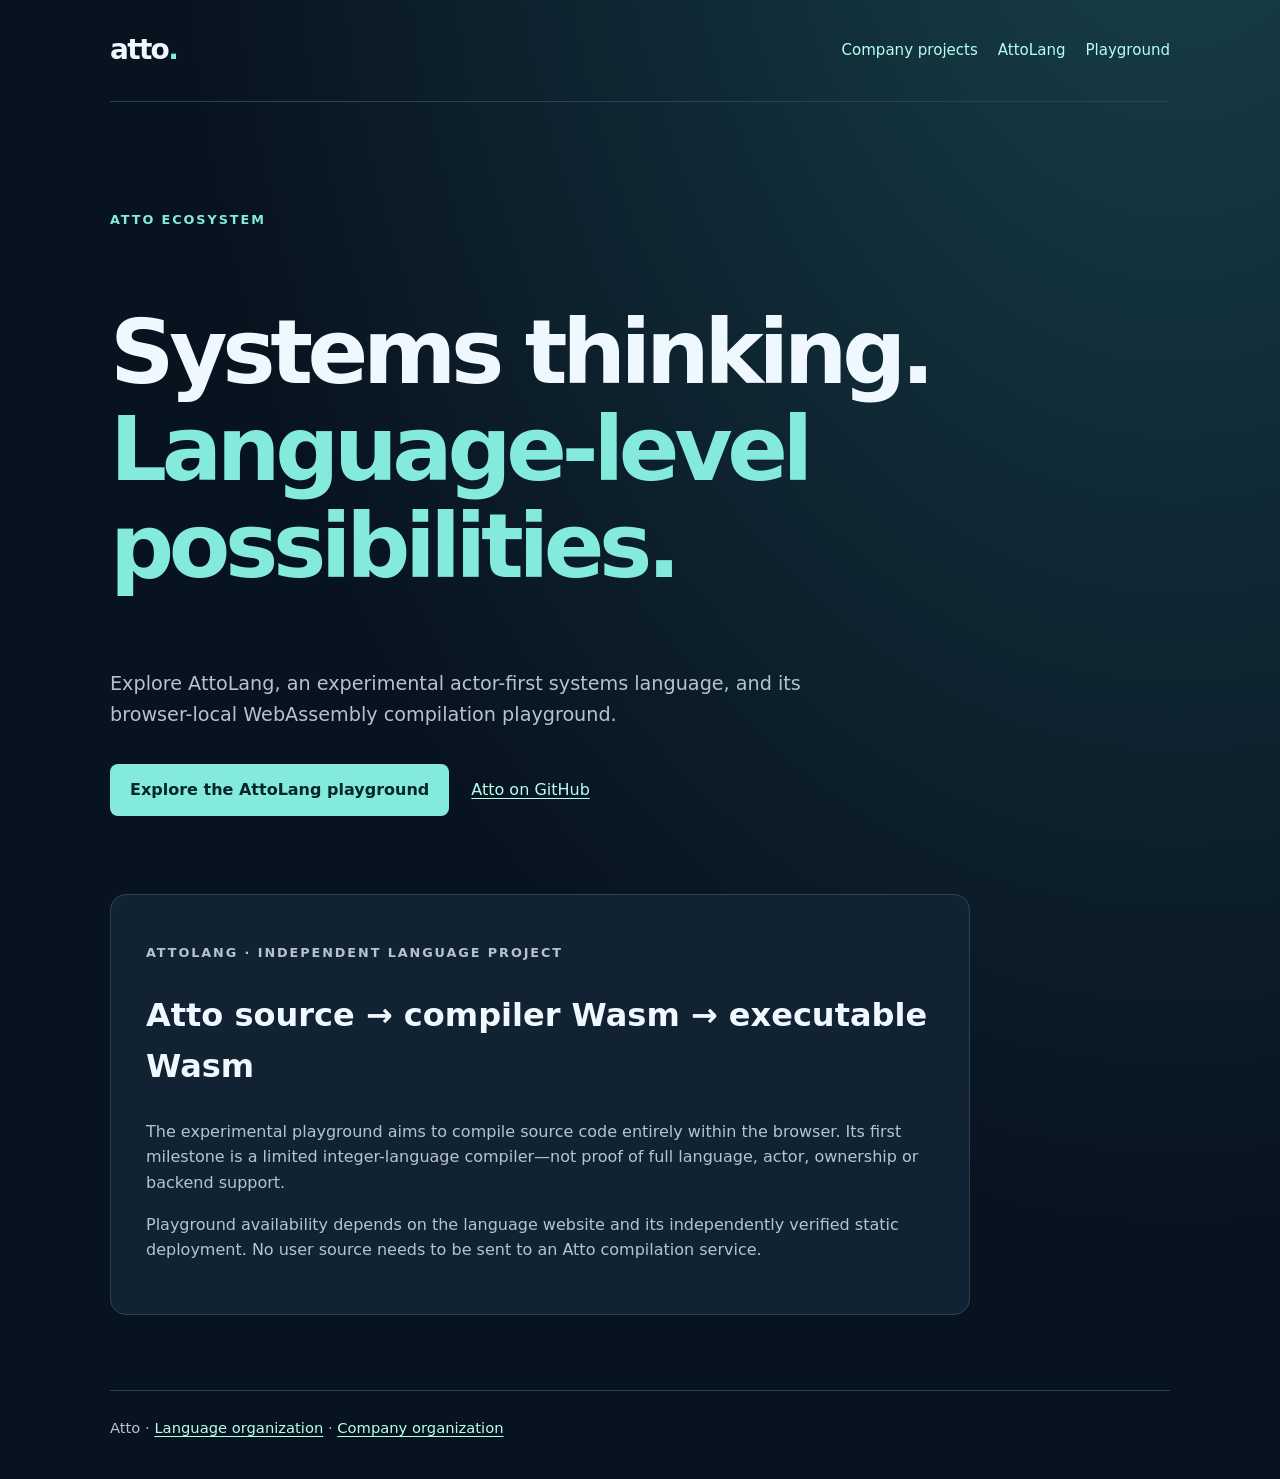
==== index.html @ 25fa8c16 "feat(site): launch Atto company landing with language playground navigation" ====
<!doctype html>
<html lang="en">
<head>
  <meta charset="utf-8">
  <meta name="viewport" content="width=device-width,initial-scale=1">
  <meta name="description" content="Atto company and AttoLang language ecosystem.">
  <meta http-equiv="Content-Security-Policy" content="default-src 'none'; style-src 'self'; img-src 'self'; base-uri 'none'; form-action 'none'; object-src 'none'">
  <title>Atto — Language and engineering ecosystem</title>
  <link rel="stylesheet" href="./site.css">
</head>
<body>
  <header class="container nav">
    <a class="brand" href="./">atto<span>.</span></a>
    <nav aria-label="Main navigation">
      <a href="https://github.com/atto-co">Company projects</a>
      <a href="https://atto-lang.github.io/">AttoLang</a>
      <a href="https://atto-lang.github.io/play/">Playground</a>
    </nav>
  </header>
  <main class="container">
    <section class="hero">
      <p class="eyebrow">Atto ecosystem</p>
      <h1>Systems thinking.<br><em>Language-level possibilities.</em></h1>
      <p class="lead">Explore AttoLang, an experimental actor-first systems language, and its browser-local WebAssembly compilation playground.</p>
      <div class="links">
        <a class="button" href="https://atto-lang.github.io/play/">Explore the AttoLang playground</a>
        <a href="https://github.com/atto-co">Atto on GitHub</a>
      </div>
    </section>
    <section class="card">
      <p class="eyebrow">AttoLang · independent language project</p>
      <h2>Atto source → compiler Wasm → executable Wasm</h2>
      <p>The experimental playground aims to compile source code entirely within the browser. Its first milestone is a limited integer-language compiler—not proof of full language, actor, ownership or backend support.</p>
      <p>Playground availability depends on the language website and its independently verified static deployment. No user source needs to be sent to an Atto compilation service.</p>
    </section>
  </main>
  <footer class="container">Atto · <a href="https://github.com/atto-lang">Language organization</a> · <a href="https://github.com/atto-co">Company organization</a></footer>
</body>
</html>
---- site.css ----
:root{color-scheme:dark;--bg:#081320;--fg:#f0f8ff;--muted:#b5c3d0;--teal:#83eadc;--line:#284357}*{box-sizing:border-box}
body{margin:0;background:radial-gradient(ellipse at 92% -15%,#18414a,transparent 60%),var(--bg);color:var(--fg);font-family:system-ui,-apple-system,Segoe UI,sans-serif;line-height:1.6}
.container{width:min(1060px,calc(100% - 48px));margin-inline:auto}
a{color:#b6fff0;text-underline-offset:3px}.nav{display:flex;align-items:center;justify-content:space-between;gap:20px;padding:28px 0;border-bottom:1px solid var(--line)}
.brand{color:var(--fg);font-size:1.75rem;font-weight:800;text-decoration:none;letter-spacing:-.06em}.brand span{color:var(--teal)}
nav{display:flex;flex-wrap:wrap;gap:20px}nav a{text-decoration:none;font-size:.94rem}
.hero{padding:95px 0 78px}.eyebrow{color:var(--teal);font-weight:700;letter-spacing:.15em;text-transform:uppercase;font-size:.8rem}
h1{font-size:clamp(3rem,7vw,5.7rem);line-height:1.08;letter-spacing:-.06em}h1 em{font-style:normal;color:var(--teal)}
.lead{font-size:1.2rem;color:var(--muted);max-width:730px}
.links{display:flex;flex-wrap:wrap;align-items:center;gap:22px;margin-top:34px}
.button{display:inline-block;padding:13px 20px;border-radius:8px;background:var(--teal);color:#05272b;text-decoration:none;font-weight:750}
.card{border:1px solid var(--line);background:#112332;border-radius:16px;padding:35px;margin-bottom:75px;max-width:860px}.card p{color:var(--muted)}.card h2{font-size:clamp(1.4rem,3vw,2rem)}
footer{padding:25px 0 40px;border-top:1px solid var(--line);color:var(--muted);font-size:.92rem}
@media(max-width:700px){.nav{align-items:flex-start;flex-direction:column}.hero{padding:60px 0}}
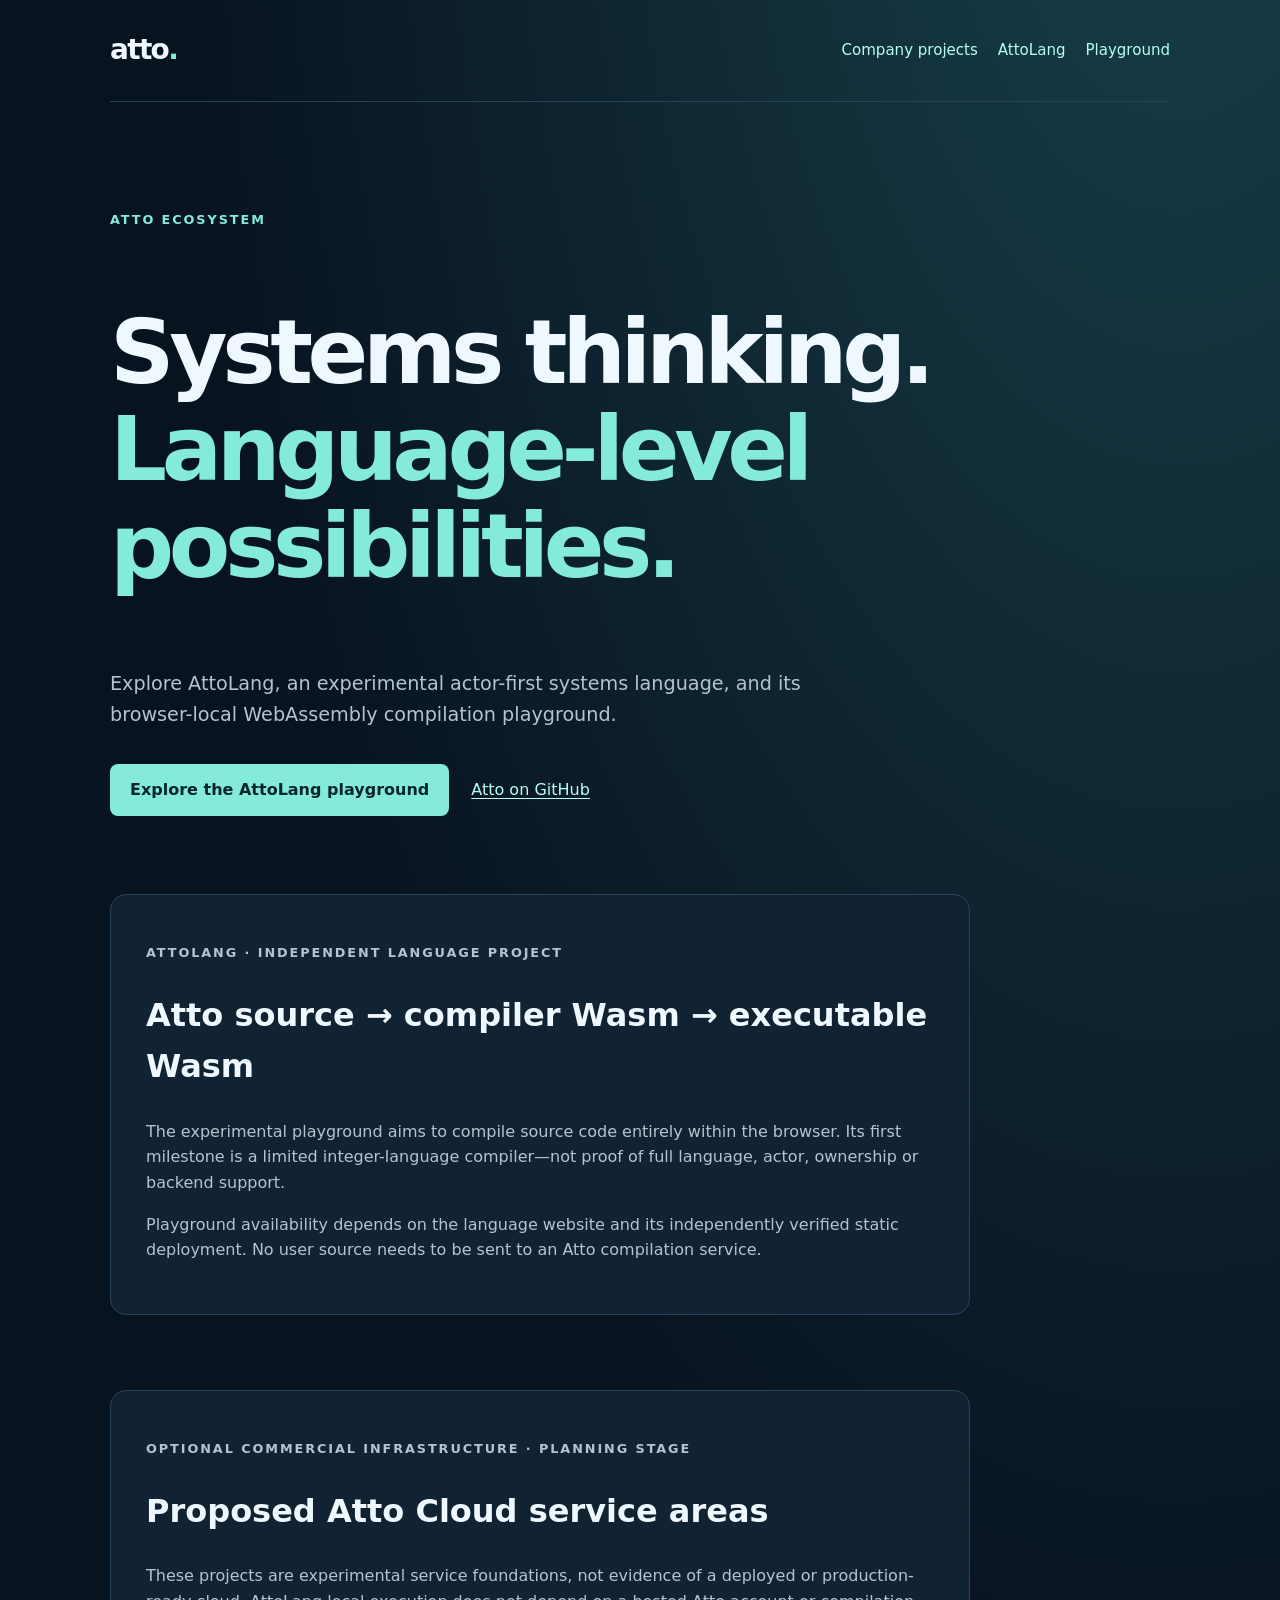
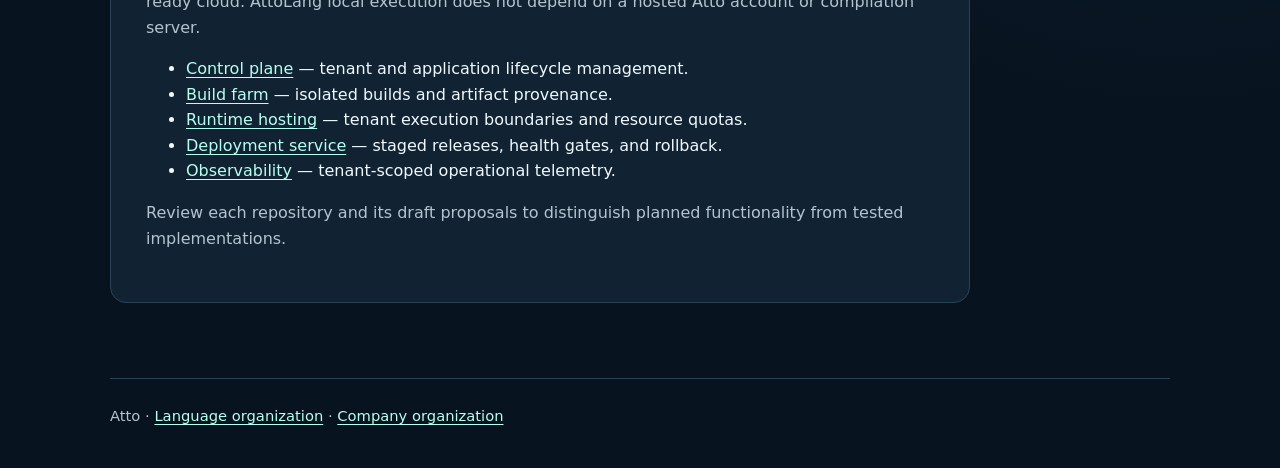
==== commit 6a4e2ddd: "feat(site): add honest cloud service catalog and portability boundary" ====
--- a/index.html
+++ b/index.html
@@ -33,6 +33,19 @@
       <p>The experimental playground aims to compile source code entirely within the browser. Its first milestone is a limited integer-language compiler—not proof of full language, actor, ownership or backend support.</p>
       <p>Playground availability depends on the language website and its independently verified static deployment. No user source needs to be sent to an Atto compilation service.</p>
     </section>
+    <section class="card" aria-labelledby="cloud-heading">
+      <p class="eyebrow">Optional commercial infrastructure · planning stage</p>
+      <h2 id="cloud-heading">Proposed Atto Cloud service areas</h2>
+      <p>These projects are experimental service foundations, not evidence of a deployed or production-ready cloud. AttoLang local execution does not depend on a hosted Atto account or compilation server.</p>
+      <ul>
+        <li><a href="https://github.com/atto-co/atto-cloud-control-plane.rs">Control plane</a> — tenant and application lifecycle management.</li>
+        <li><a href="https://github.com/atto-co/atto-build-farm.rs">Build farm</a> — isolated builds and artifact provenance.</li>
+        <li><a href="https://github.com/atto-co/atto-runtime-host.rs">Runtime hosting</a> — tenant execution boundaries and resource quotas.</li>
+        <li><a href="https://github.com/atto-co/atto-deploy.rs">Deployment service</a> — staged releases, health gates, and rollback.</li>
+        <li><a href="https://github.com/atto-co/atto-observability.rs">Observability</a> — tenant-scoped operational telemetry.</li>
+      </ul>
+      <p>Review each repository and its draft proposals to distinguish planned functionality from tested implementations.</p>
+    </section>
   </main>
   <footer class="container">Atto · <a href="https://github.com/atto-lang">Language organization</a> · <a href="https://github.com/atto-co">Company organization</a></footer>
 </body>
